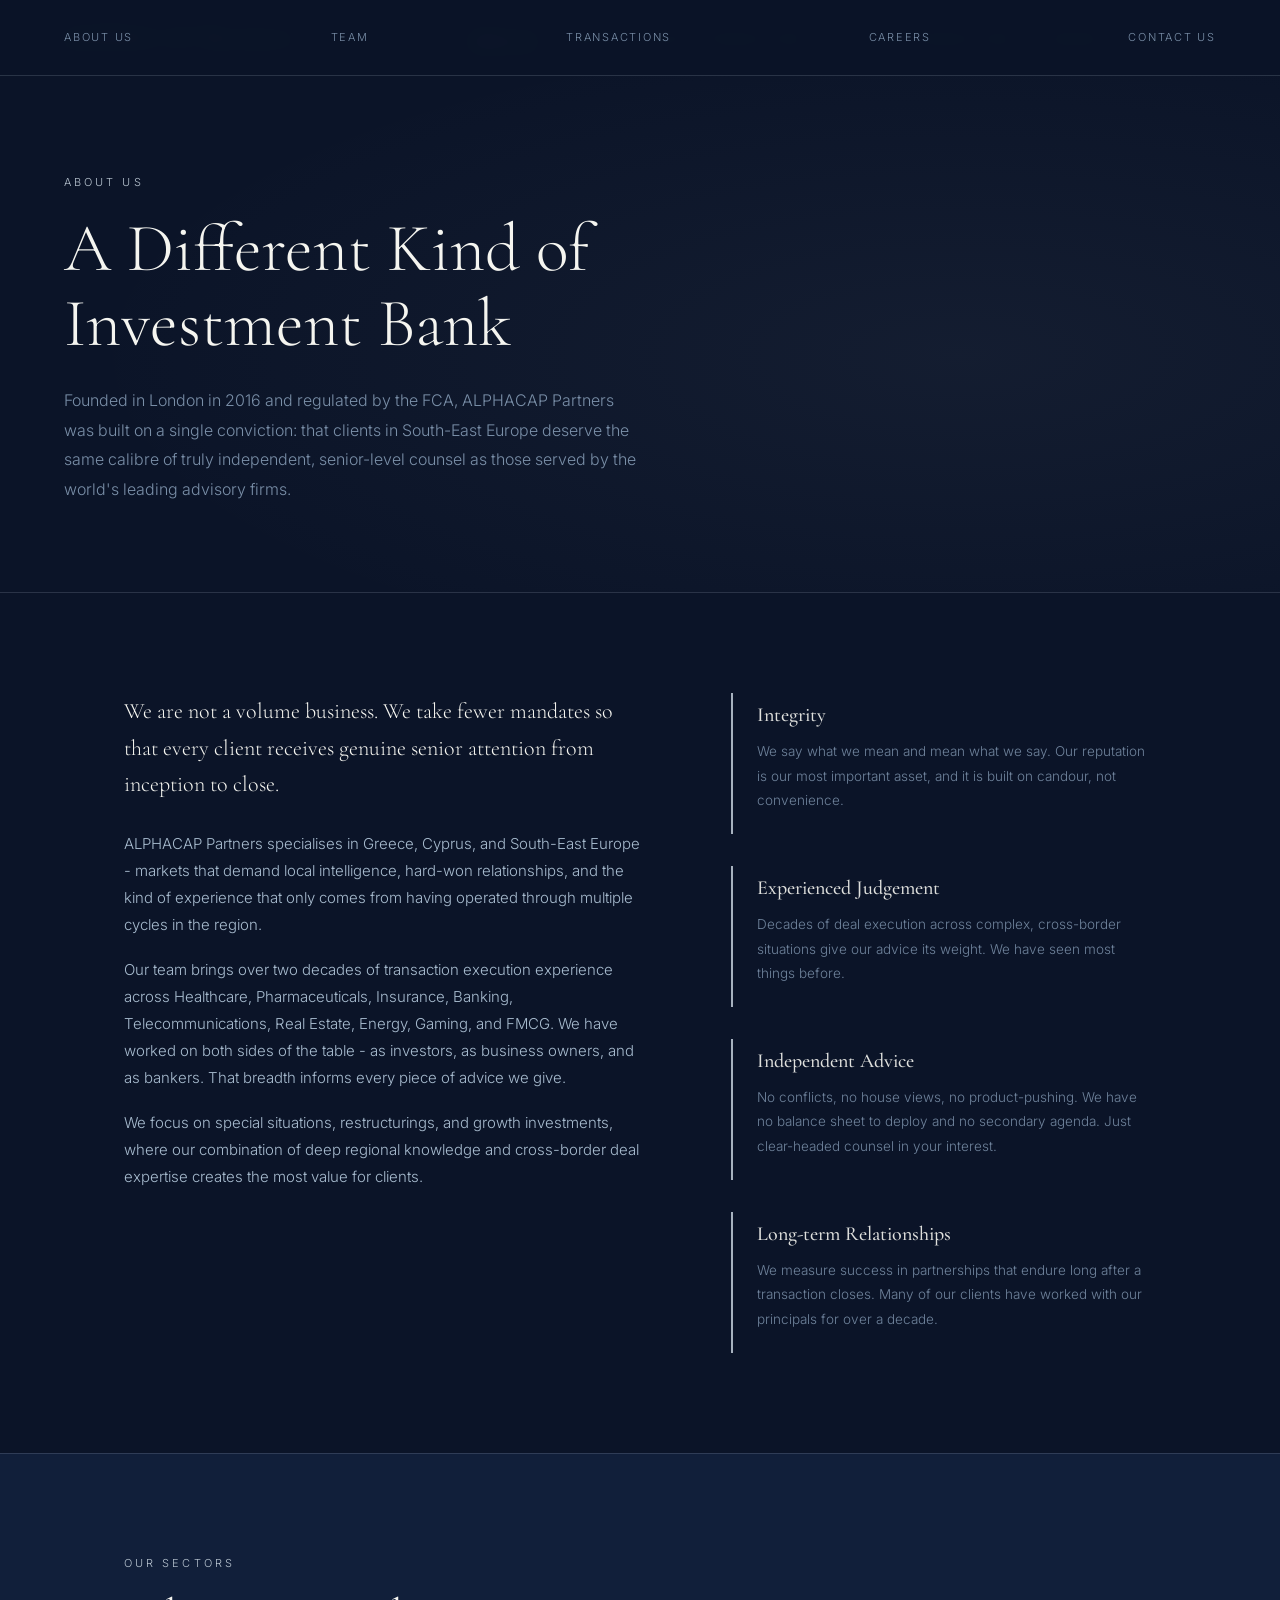
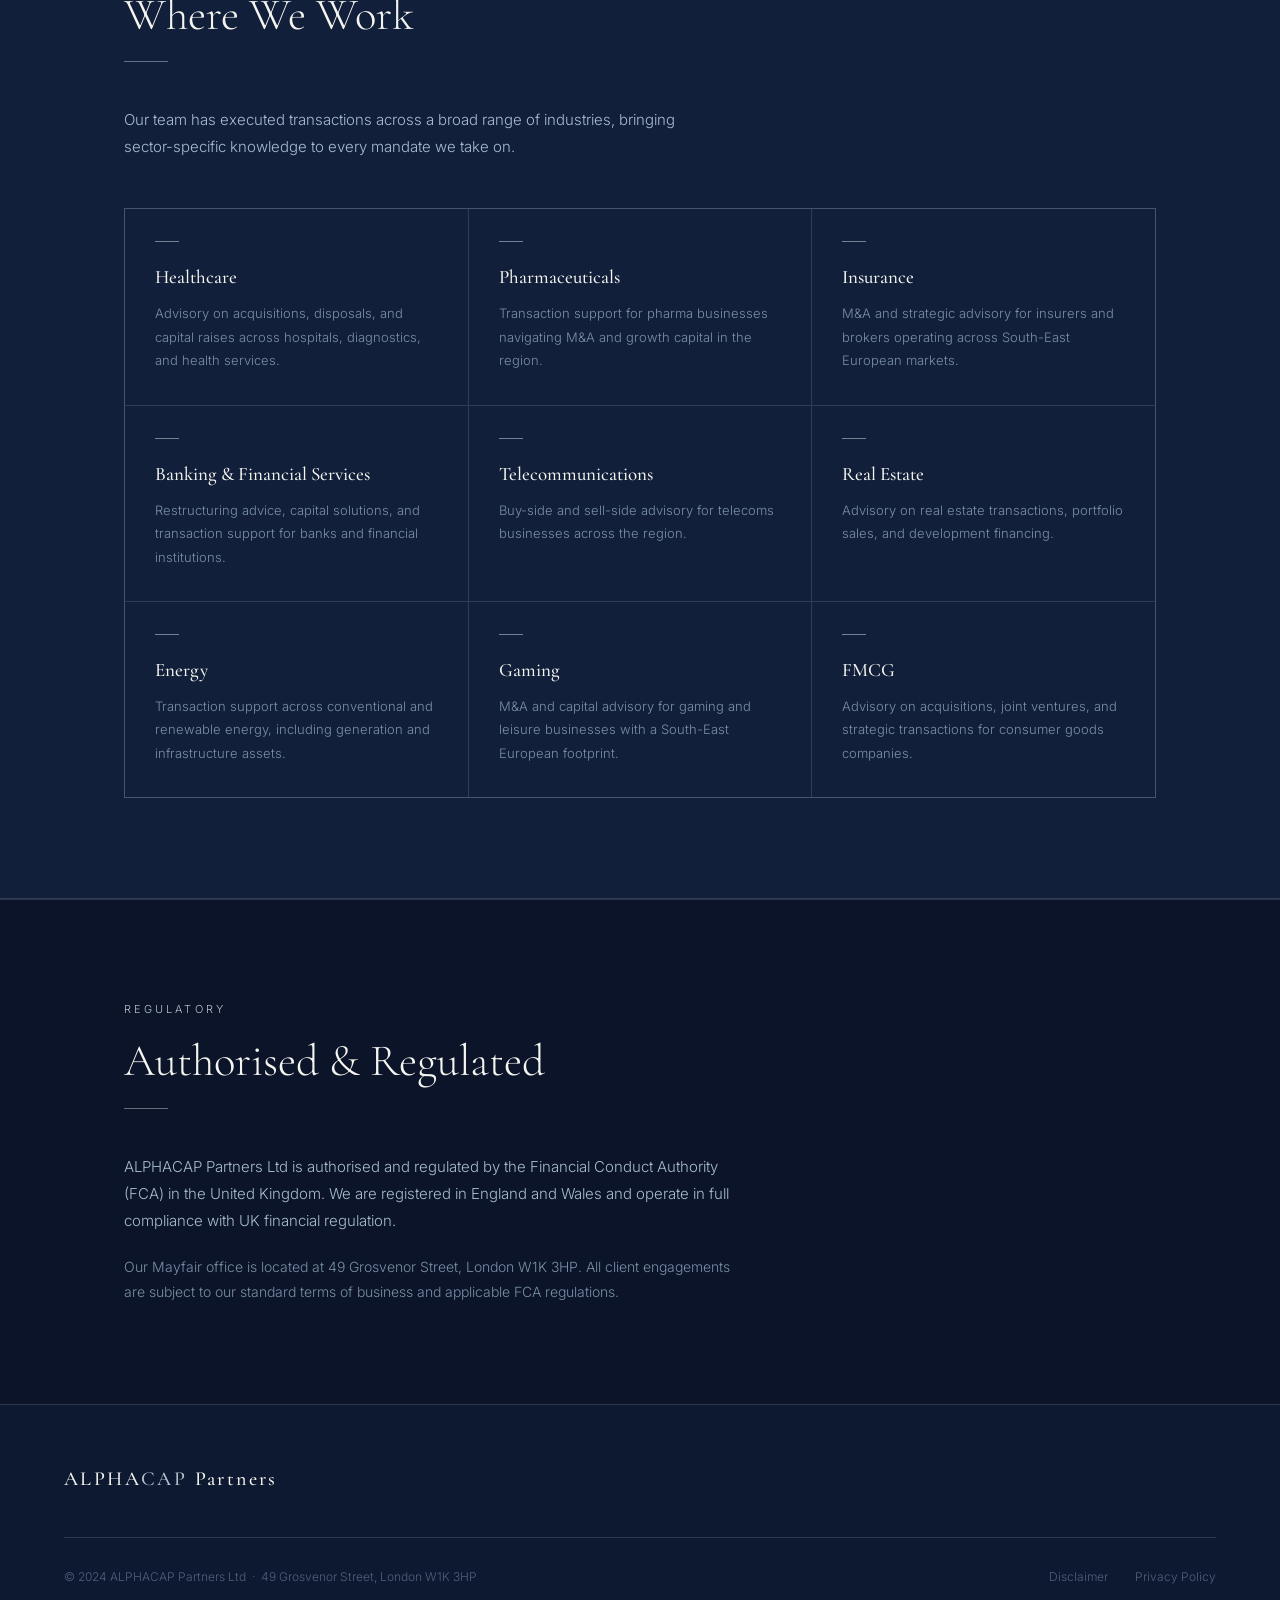
==== about.html @ 8e834248 "Initial concept build - ALPHACAP Partners website" ====
<!DOCTYPE html>
<html lang="en">
<head>
  <meta charset="UTF-8" />
  <meta name="viewport" content="width=device-width, initial-scale=1.0" />
  <title>About Us - ALPHACAP Partners</title>
  <link rel="stylesheet" href="style.css?v=4" />
</head>
<body>

  <nav>
    <a href="index.html" class="nav-logo">ALPHA<span>CAP</span> Partners</a>
    <ul>
      <li><a href="about.html" class="active">About Us</a></li>
      <li><a href="team.html">Team</a></li>
      <li><a href="transactions.html">ALPHACAP Transactions</a></li><li><a href="past-transactions.html">Past Team Transactions</a></li>
      <li><a href="careers.html">Careers</a></li>
      <li><a href="contact.html">Contact Us</a></li>
    </ul>
  </nav>

  <div class="page-hero">
    <p class="label">About Us</p>
    <h1>A Different Kind of<br>Investment Bank</h1>
    <p>Founded in London in 2016 and regulated by the FCA, ALPHACAP Partners was built on a single conviction: that clients in South-East Europe deserve the same calibre of truly independent, senior-level counsel as those served by the world's leading advisory firms.</p>
  </div>

  <div class="section">
    <div class="container">
      <div class="about-grid">
        <div>
          <p class="lead">We are not a volume business. We take fewer mandates so that every client receives genuine senior attention from inception to close.</p>
          <p>ALPHACAP Partners specialises in Greece, Cyprus, and South-East Europe - markets that demand local intelligence, hard-won relationships, and the kind of experience that only comes from having operated through multiple cycles in the region.</p>
          <p>Our team brings over two decades of transaction execution experience across Healthcare, Pharmaceuticals, Insurance, Banking, Telecommunications, Real Estate, Energy, Gaming, and FMCG. We have worked on both sides of the table - as investors, as business owners, and as bankers. That breadth informs every piece of advice we give.</p>
          <p>We focus on special situations, restructurings, and growth investments, where our combination of deep regional knowledge and cross-border deal expertise creates the most value for clients.</p>
        </div>
        <div class="pillars">
          <div class="pillar">
            <h4>Integrity</h4>
            <p>We say what we mean and mean what we say. Our reputation is our most important asset, and it is built on candour, not convenience.</p>
          </div>
          <div class="pillar">
            <h4>Experienced Judgement</h4>
            <p>Decades of deal execution across complex, cross-border situations give our advice its weight. We have seen most things before.</p>
          </div>
          <div class="pillar">
            <h4>Independent Advice</h4>
            <p>No conflicts, no house views, no product-pushing. We have no balance sheet to deploy and no secondary agenda. Just clear-headed counsel in your interest.</p>
          </div>
          <div class="pillar">
            <h4>Long-term Relationships</h4>
            <p>We measure success in partnerships that endure long after a transaction closes. Many of our clients have worked with our principals for over a decade.</p>
          </div>
        </div>
      </div>
    </div>
  </div>

  <div class="sectors-section">
    <div class="section">
      <div class="container">
        <p class="section-label">Our Sectors</p>
        <h2 class="section-heading">Where We Work</h2>
        <div class="divider"></div>
        <p style="max-width:600px; color: var(--body);">Our team has executed transactions across a broad range of industries, bringing sector-specific knowledge to every mandate we take on.</p>
        <div class="sectors-grid">
          <div class="sector-tile">
            <div class="sector-bar"></div>
            <h3>Healthcare</h3>
            <p>Advisory on acquisitions, disposals, and capital raises across hospitals, diagnostics, and health services.</p>
          </div>
          <div class="sector-tile">
            <div class="sector-bar"></div>
            <h3>Pharmaceuticals</h3>
            <p>Transaction support for pharma businesses navigating M&amp;A and growth capital in the region.</p>
          </div>
          <div class="sector-tile">
            <div class="sector-bar"></div>
            <h3>Insurance</h3>
            <p>M&amp;A and strategic advisory for insurers and brokers operating across South-East European markets.</p>
          </div>
          <div class="sector-tile">
            <div class="sector-bar"></div>
            <h3>Banking &amp; Financial Services</h3>
            <p>Restructuring advice, capital solutions, and transaction support for banks and financial institutions.</p>
          </div>
          <div class="sector-tile">
            <div class="sector-bar"></div>
            <h3>Telecommunications</h3>
            <p>Buy-side and sell-side advisory for telecoms businesses across the region.</p>
          </div>
          <div class="sector-tile">
            <div class="sector-bar"></div>
            <h3>Real Estate</h3>
            <p>Advisory on real estate transactions, portfolio sales, and development financing.</p>
          </div>
          <div class="sector-tile">
            <div class="sector-bar"></div>
            <h3>Energy</h3>
            <p>Transaction support across conventional and renewable energy, including generation and infrastructure assets.</p>
          </div>
          <div class="sector-tile">
            <div class="sector-bar"></div>
            <h3>Gaming</h3>
            <p>M&amp;A and capital advisory for gaming and leisure businesses with a South-East European footprint.</p>
          </div>
          <div class="sector-tile">
            <div class="sector-bar"></div>
            <h3>FMCG</h3>
            <p>Advisory on acquisitions, joint ventures, and strategic transactions for consumer goods companies.</p>
          </div>
        </div>
      </div>
    </div>
  </div>

  <div class="section" style="border-top: 1px solid var(--line);">
    <div class="container">
      <p class="section-label">Regulatory</p>
      <h2 class="section-heading">Authorised &amp; Regulated</h2>
      <div class="divider"></div>
      <p style="max-width:620px; color: var(--body); margin-bottom: 20px;">ALPHACAP Partners Ltd is authorised and regulated by the Financial Conduct Authority (FCA) in the United Kingdom. We are registered in England and Wales and operate in full compliance with UK financial regulation.</p>
      <p style="max-width:620px; color: var(--muted); font-size:14px;">Our Mayfair office is located at 49 Grosvenor Street, London W1K 3HP. All client engagements are subject to our standard terms of business and applicable FCA regulations.</p>
    </div>
  </div>

  <footer>
    <div class="footer-top">
      <a href="index.html" class="footer-logo">ALPHA<span>CAP</span> Partners</a>
      <nav class="footer-nav">
        <a href="about.html">About Us</a>
        <a href="team.html">Team</a>
        <a href="transactions.html">Transactions</a>
        <a href="careers.html">Careers</a>
        <a href="contact.html">Contact Us</a>
      </nav>
    </div>
    <div class="footer-bottom">
      <span>&copy; 2024 ALPHACAP Partners Ltd &nbsp;&middot;&nbsp; 49 Grosvenor Street, London W1K 3HP</span>
      <div>
        <a href="#">Disclaimer</a>
        <a href="#">Privacy Policy</a>
      </div>
    </div>
  </footer>

</body>
</html>
---- style.css ----
@import url('https://fonts.googleapis.com/css2?family=Cormorant+Garamond:ital,wght@0,300;0,400;0,500;0,600;1,300;1,400&family=Inter:wght@300;400;500&display=swap');

*, *::before, *::after { box-sizing: border-box; margin: 0; padding: 0; }

:root {
  --navy:    #0b1428;
  --navy2:   #111f3a;
  --navy3:   #0d1930;
  --silver:  #b8c4d0;
  --silver2: #d8e2ea;
  --white:   #f5f5f0;
  --muted:   #7a8fa8;
  --body:    #a8bccf;
  --line:    rgba(184,196,208,0.18);
  --line2:   rgba(184,196,208,0.10);
}

html { scroll-behavior: smooth; }

body {
  background: var(--navy);
  color: var(--body);
  font-family: 'Inter', sans-serif;
  font-weight: 300;
  font-size: 15px;
  line-height: 1.8;
}

/* ── NAV ── */
nav {
  position: fixed;
  top: 0; left: 0; right: 0;
  z-index: 100;
  display: flex;
  align-items: center;
  justify-content: space-between;
  padding: 0 64px;
  height: 76px;
  background: rgba(11,20,40,0.97);
  border-bottom: 1px solid var(--line);
  backdrop-filter: blur(10px);
}

.nav-logo {
  font-family: 'Cormorant Garamond', serif;
  font-size: 21px;
  font-weight: 500;
  letter-spacing: 0.14em;
  color: var(--white);
  text-decoration: none;
}

.nav-logo span { color: var(--silver); }

nav ul {
  list-style: none;
  display: flex;
  gap: 28px;
  flex-wrap: nowrap;
  align-items: center;
}

nav ul li {
  white-space: nowrap;
}

nav ul a {
  text-decoration: none;
  color: var(--muted);
  font-size: 11px;
  letter-spacing: 0.12em;
  text-transform: uppercase;
  font-weight: 400;
  transition: color 0.2s;
  white-space: nowrap;
}

nav ul a:hover { color: var(--white); }

nav ul a.active {
  color: var(--silver2);
  border-bottom: 1px solid var(--silver);
  padding-bottom: 2px;
}

/* ── PAGE HERO ── */
.page-hero {
  padding: 148px 64px 88px;
  background: var(--navy);
  border-bottom: 1px solid var(--line);
  position: relative;
  overflow: hidden;
}

.page-hero::before {
  content: '';
  position: absolute;
  inset: 0;
  background: radial-gradient(ellipse at 75% 60%, rgba(184,196,208,0.05) 0%, transparent 65%);
}

.page-hero .label {
  font-size: 11px;
  letter-spacing: 0.28em;
  text-transform: uppercase;
  color: var(--silver);
  margin-bottom: 20px;
  position: relative;
}

.page-hero h1 {
  font-family: 'Cormorant Garamond', serif;
  font-size: clamp(40px, 5.5vw, 68px);
  font-weight: 300;
  color: var(--white);
  line-height: 1.1;
  max-width: 720px;
  position: relative;
}

.page-hero p {
  margin-top: 24px;
  max-width: 580px;
  color: var(--muted);
  font-size: 16px;
  line-height: 1.85;
  position: relative;
}

/* ── HOME HERO ── */
.hero {
  min-height: 100vh;
  display: flex;
  align-items: center;
  padding: 120px 64px 80px;
  background: var(--navy);
  position: relative;
  overflow: hidden;
}

.hero::before {
  content: '';
  position: absolute;
  inset: 0;
  background:
    linear-gradient(135deg, rgba(184,196,208,0.04) 0%, transparent 60%),
    radial-gradient(ellipse at 80% 50%, rgba(184,196,208,0.06) 0%, transparent 65%);
}

.hero-layout {
  position: relative;
  z-index: 1;
  display: flex;
  align-items: center;
  justify-content: space-between;
  gap: 80px;
  width: 100%;
}

.hero-inner { flex: 1; max-width: 620px; }

.hero-logo-wrap {
  flex-shrink: 0;
  display: flex;
  align-items: center;
  justify-content: center;
}

.hero-logo-img {
  max-width: 480px;
  width: 100%;
  opacity: 0.92;
  display: block;
  margin: 0 auto;
}

.hero .label {
  font-size: 11px;
  letter-spacing: 0.28em;
  text-transform: uppercase;
  color: var(--silver);
  margin-bottom: 28px;
}

.hero h1 {
  font-family: 'Cormorant Garamond', serif;
  font-size: clamp(46px, 5.8vw, 76px);
  font-weight: 300;
  color: var(--white);
  line-height: 1.08;
  margin-bottom: 32px;
}

.hero h1 em {
  font-style: italic;
  color: var(--silver2);
}

.hero .body {
  font-size: 16px;
  color: var(--muted);
  max-width: 520px;
  margin-bottom: 52px;
  line-height: 1.85;
}

.hero-rule {
  position: absolute;
  right: 120px;
  top: 50%;
  transform: translateY(-50%);
  width: 1px;
  height: 320px;
  background: linear-gradient(to bottom, transparent, var(--silver), transparent);
  opacity: 0.3;
  z-index: 1;
}

/* ── BUTTONS ── */
.btn {
  display: inline-block;
  padding: 14px 40px;
  border: 1px solid var(--silver);
  color: var(--silver);
  font-size: 11px;
  letter-spacing: 0.2em;
  text-transform: uppercase;
  text-decoration: none;
  font-weight: 400;
  transition: background 0.22s, color 0.22s;
}

.btn:hover {
  background: var(--silver);
  color: var(--navy);
}

.btn-outline {
  border-color: rgba(184,196,208,0.3);
  color: var(--muted);
}

.btn-outline:hover {
  background: rgba(184,196,208,0.1);
  color: var(--silver2);
}

/* ── STATS BAR ── */
.stats {
  background: var(--navy2);
  border-top: 1px solid var(--line);
  border-bottom: 1px solid var(--line);
  display: flex;
  justify-content: center;
}

.stat {
  flex: 1;
  max-width: 300px;
  padding: 52px 40px;
  text-align: center;
  border-right: 1px solid var(--line);
}

.stat:last-child { border-right: none; }

.stat-num {
  font-family: 'Cormorant Garamond', serif;
  font-size: 50px;
  font-weight: 300;
  color: var(--silver2);
  line-height: 1;
}

.stat-label {
  font-size: 11px;
  letter-spacing: 0.18em;
  text-transform: uppercase;
  color: var(--muted);
  margin-top: 10px;
}

/* ── SHARED LAYOUT ── */
.container {
  max-width: 1160px;
  margin: 0 auto;
  padding: 0 64px;
}

.section { padding: 100px 0; }

.section-label {
  font-size: 11px;
  letter-spacing: 0.28em;
  text-transform: uppercase;
  color: var(--silver);
  margin-bottom: 16px;
}

.section-heading {
  font-family: 'Cormorant Garamond', serif;
  font-size: clamp(30px, 3.5vw, 48px);
  font-weight: 300;
  color: var(--white);
  line-height: 1.15;
  margin-bottom: 20px;
}

.divider {
  width: 44px;
  height: 1px;
  background: var(--silver);
  margin-bottom: 44px;
  opacity: 0.5;
}

/* ── HOME INTRO STRIP ── */
.intro-strip {
  background: var(--navy3);
  border-top: 1px solid var(--line);
  border-bottom: 1px solid var(--line);
}

.intro-strip-inner {
  display: grid;
  grid-template-columns: 1fr 1fr 1fr;
}

.intro-strip-cell {
  padding: 56px 48px;
  border-right: 1px solid var(--line);
  position: relative;
}

.intro-strip-cell:last-child { border-right: none; }

.intro-num {
  font-family: 'Cormorant Garamond', serif;
  font-size: 56px;
  font-weight: 300;
  color: rgba(184,196,208,0.08);
  position: absolute;
  top: 28px;
  right: 36px;
  line-height: 1;
}

.intro-strip-cell h3 {
  font-family: 'Cormorant Garamond', serif;
  font-size: 21px;
  font-weight: 500;
  color: var(--white);
  margin-bottom: 12px;
}

.intro-strip-cell p { font-size: 13.5px; color: var(--muted); }

/* ── ABOUT ── */
.about-grid {
  display: grid;
  grid-template-columns: 1.1fr 0.9fr;
  gap: 88px;
  align-items: start;
}

.about-grid .lead {
  font-family: 'Cormorant Garamond', serif;
  font-size: 22px;
  font-weight: 300;
  color: var(--white);
  line-height: 1.65;
  margin-bottom: 28px;
}

.about-grid p { color: var(--body); margin-bottom: 18px; }

.pillars { display: flex; flex-direction: column; gap: 32px; }

.pillar {
  border-left: 2px solid var(--silver);
  padding: 4px 0 4px 24px;
  opacity: 0.9;
}

.pillar h4 {
  font-family: 'Cormorant Garamond', serif;
  font-size: 20px;
  font-weight: 500;
  color: var(--white);
  margin-bottom: 6px;
}

.pillar p { font-size: 13.5px; color: var(--muted); }

/* ── SECTORS GRID ── */
.sectors-section {
  background: var(--navy2);
  border-top: 1px solid var(--line);
  border-bottom: 1px solid var(--line);
}

.sectors-grid {
  display: grid;
  grid-template-columns: repeat(3, 1fr);
  gap: 1px;
  background: var(--line);
  border: 1px solid var(--line);
  margin-top: 48px;
}

.sector-tile {
  background: var(--navy2);
  padding: 32px 30px;
  transition: background 0.2s;
  cursor: default;
}

.sector-tile:hover { background: var(--navy3); }

.sector-bar {
  width: 24px;
  height: 1px;
  background: var(--silver);
  margin-bottom: 18px;
  opacity: 0.6;
}

.sector-tile h3 {
  font-family: 'Cormorant Garamond', serif;
  font-size: 19px;
  font-weight: 500;
  color: var(--white);
  margin-bottom: 8px;
}

.sector-tile p { font-size: 13px; color: var(--muted); }

/* ── TEAM ── */
.team-grid {
  display: grid;
  grid-template-columns: repeat(auto-fill, minmax(340px, 1fr));
  gap: 1px;
  background: var(--line);
  border: 1px solid var(--line);
  margin-top: 48px;
}

.team-card {
  background: var(--navy2);
  padding: 44px 40px;
  transition: background 0.2s;
}

.team-card:hover { background: var(--navy3); }

.team-initials {
  width: 50px;
  height: 50px;
  border: 1px solid var(--silver);
  color: var(--silver);
  font-family: 'Cormorant Garamond', serif;
  font-size: 17px;
  font-weight: 400;
  display: flex;
  align-items: center;
  justify-content: center;
  letter-spacing: 0.05em;
  margin-bottom: 24px;
  opacity: 0.7;
}

.team-name {
  font-family: 'Cormorant Garamond', serif;
  font-size: 22px;
  font-weight: 500;
  color: var(--white);
  margin-bottom: 4px;
}

.team-title {
  font-size: 11px;
  letter-spacing: 0.18em;
  text-transform: uppercase;
  color: var(--silver);
  margin-bottom: 20px;
  opacity: 0.8;
}

.team-bio { font-size: 13.5px; color: var(--body); line-height: 1.8; }

.team-email {
  display: inline-block;
  margin-top: 20px;
  font-size: 12.5px;
  color: var(--muted);
  text-decoration: none;
  border-bottom: 1px solid var(--line);
  padding-bottom: 2px;
  transition: color 0.2s, border-color 0.2s;
}

.team-email:hover { color: var(--silver2); border-color: var(--silver); }

/* ── TRANSACTIONS ── */
.transactions-note {
  background: var(--navy2);
  border: 1px solid var(--line);
  border-left: 2px solid var(--silver);
  padding: 28px 32px;
  margin-bottom: 52px;
  font-size: 14px;
  color: var(--muted);
  line-height: 1.8;
  max-width: 740px;
}

.transactions-note a { color: var(--silver); text-decoration: none; }

.transactions-grid {
  display: grid;
  grid-template-columns: repeat(2, 1fr);
  gap: 1px;
  background: var(--line);
  border: 1px solid var(--line);
}

.tx-card {
  background: var(--navy2);
  padding: 42px 40px;
  transition: background 0.2s;
}

.tx-card:hover { background: var(--navy3); }

.tx-tag {
  font-size: 10.5px;
  letter-spacing: 0.2em;
  text-transform: uppercase;
  color: var(--silver);
  margin-bottom: 14px;
  opacity: 0.8;
}

.tx-title {
  font-family: 'Cormorant Garamond', serif;
  font-size: 23px;
  font-weight: 500;
  color: var(--white);
  margin-bottom: 12px;
}

.tx-desc { font-size: 13.5px; color: var(--body); line-height: 1.8; }

/* ── CAREERS ── */
.careers-intro { max-width: 680px; margin-bottom: 64px; }
.careers-intro p { color: var(--body); margin-bottom: 18px; }

.values-grid {
  display: grid;
  grid-template-columns: repeat(2, 1fr);
  gap: 1px;
  background: var(--line);
  border: 1px solid var(--line);
  margin-bottom: 72px;
}

.value-card {
  background: var(--navy2);
  padding: 40px 38px;
  transition: background 0.2s;
}

.value-card:hover { background: var(--navy3); }

.value-card h3 {
  font-family: 'Cormorant Garamond', serif;
  font-size: 21px;
  font-weight: 500;
  color: var(--white);
  margin-bottom: 12px;
}

.value-card p { font-size: 13.5px; color: var(--muted); }

.careers-apply {
  background: var(--navy2);
  border: 1px solid var(--line);
  padding: 52px;
  max-width: 640px;
}

.careers-apply h3 {
  font-family: 'Cormorant Garamond', serif;
  font-size: 30px;
  font-weight: 300;
  color: var(--white);
  margin-bottom: 16px;
}

.careers-apply p { color: var(--muted); margin-bottom: 28px; }

/* ── CONTACT ── */
.contact-grid {
  display: grid;
  grid-template-columns: 1fr 1.2fr;
  gap: 88px;
  margin-top: 48px;
}

.contact-block { margin-bottom: 40px; }

.contact-block h4 {
  font-size: 11px;
  letter-spacing: 0.2em;
  text-transform: uppercase;
  color: var(--silver);
  margin-bottom: 12px;
  opacity: 0.8;
}

.contact-block p,
.contact-block a {
  color: var(--body);
  font-size: 15px;
  line-height: 1.85;
  text-decoration: none;
}

.contact-block a:hover { color: var(--silver2); }

.contact-form-wrap {
  background: var(--navy2);
  border: 1px solid var(--line);
  padding: 44px;
}

.form-label {
  font-size: 11px;
  letter-spacing: 0.14em;
  text-transform: uppercase;
  color: var(--muted);
  display: block;
  margin-bottom: 8px;
}

.form-input,
.form-textarea {
  width: 100%;
  padding: 12px 16px;
  background: var(--navy3);
  border: 1px solid var(--line);
  color: var(--white);
  font-family: 'Inter', sans-serif;
  font-size: 14px;
  font-weight: 300;
  outline: none;
  transition: border-color 0.2s;
}

.form-input:focus,
.form-textarea:focus { border-color: var(--silver); }

.form-textarea { resize: vertical; }

.form-row {
  display: grid;
  grid-template-columns: 1fr 1fr;
  gap: 16px;
}

.form-group { margin-bottom: 18px; }

.fca-note {
  margin-top: 48px;
  padding: 22px 26px;
  border: 1px solid var(--line);
  border-left: 2px solid var(--silver);
  font-size: 12.5px;
  color: var(--muted);
  line-height: 1.8;
}

.fca-note strong { color: var(--silver2); font-weight: 400; }

/* ── FOOTER ── */
footer {
  background: var(--navy3);
  border-top: 1px solid var(--line);
  padding: 56px 64px 36px;
}

.footer-top {
  display: flex;
  justify-content: space-between;
  align-items: flex-start;
  padding-bottom: 40px;
  border-bottom: 1px solid var(--line);
  margin-bottom: 28px;
}

.footer-logo {
  font-family: 'Cormorant Garamond', serif;
  font-size: 20px;
  font-weight: 500;
  color: var(--white);
  letter-spacing: 0.12em;
  text-decoration: none;
}

.footer-logo span { color: var(--silver); }

.footer-nav {
  display: flex;
  gap: 36px;
}

.footer-nav a {
  color: var(--muted);
  font-size: 11px;
  letter-spacing: 0.16em;
  text-transform: uppercase;
  text-decoration: none;
  transition: color 0.2s;
}

.footer-nav a:hover { color: var(--silver2); }

.footer-bottom {
  display: flex;
  justify-content: space-between;
  align-items: center;
  font-size: 12px;
  color: var(--muted);
  opacity: 0.6;
}

.footer-bottom a {
  color: var(--muted);
  text-decoration: none;
  margin-left: 24px;
  transition: color 0.2s;
}

.footer-bottom a:hover { color: var(--silver2); }

/* ── RESPONSIVE ── */
@media (max-width: 900px) {
  nav { padding: 0 24px; }
  nav ul { gap: 18px; }
  nav ul a { font-size: 10px; }
  .hero, .page-hero { padding-left: 24px; padding-right: 24px; }
  .container { padding: 0 24px; }
  .about-grid, .contact-grid { grid-template-columns: 1fr; gap: 48px; }
  .sectors-grid { grid-template-columns: repeat(2, 1fr); }
  .transactions-grid, .values-grid { grid-template-columns: 1fr; }
  .intro-strip-inner { grid-template-columns: 1fr; }
  .stats { flex-wrap: wrap; }
  .stat { min-width: 50%; }
  .form-row { grid-template-columns: 1fr; }
  footer { padding: 40px 24px 28px; }
  .footer-top { flex-direction: column; gap: 28px; }
  .footer-nav { flex-wrap: wrap; gap: 16px; }
  .footer-bottom { flex-direction: column; gap: 10px; text-align: center; }
  .hero-rule { display: none; }
}
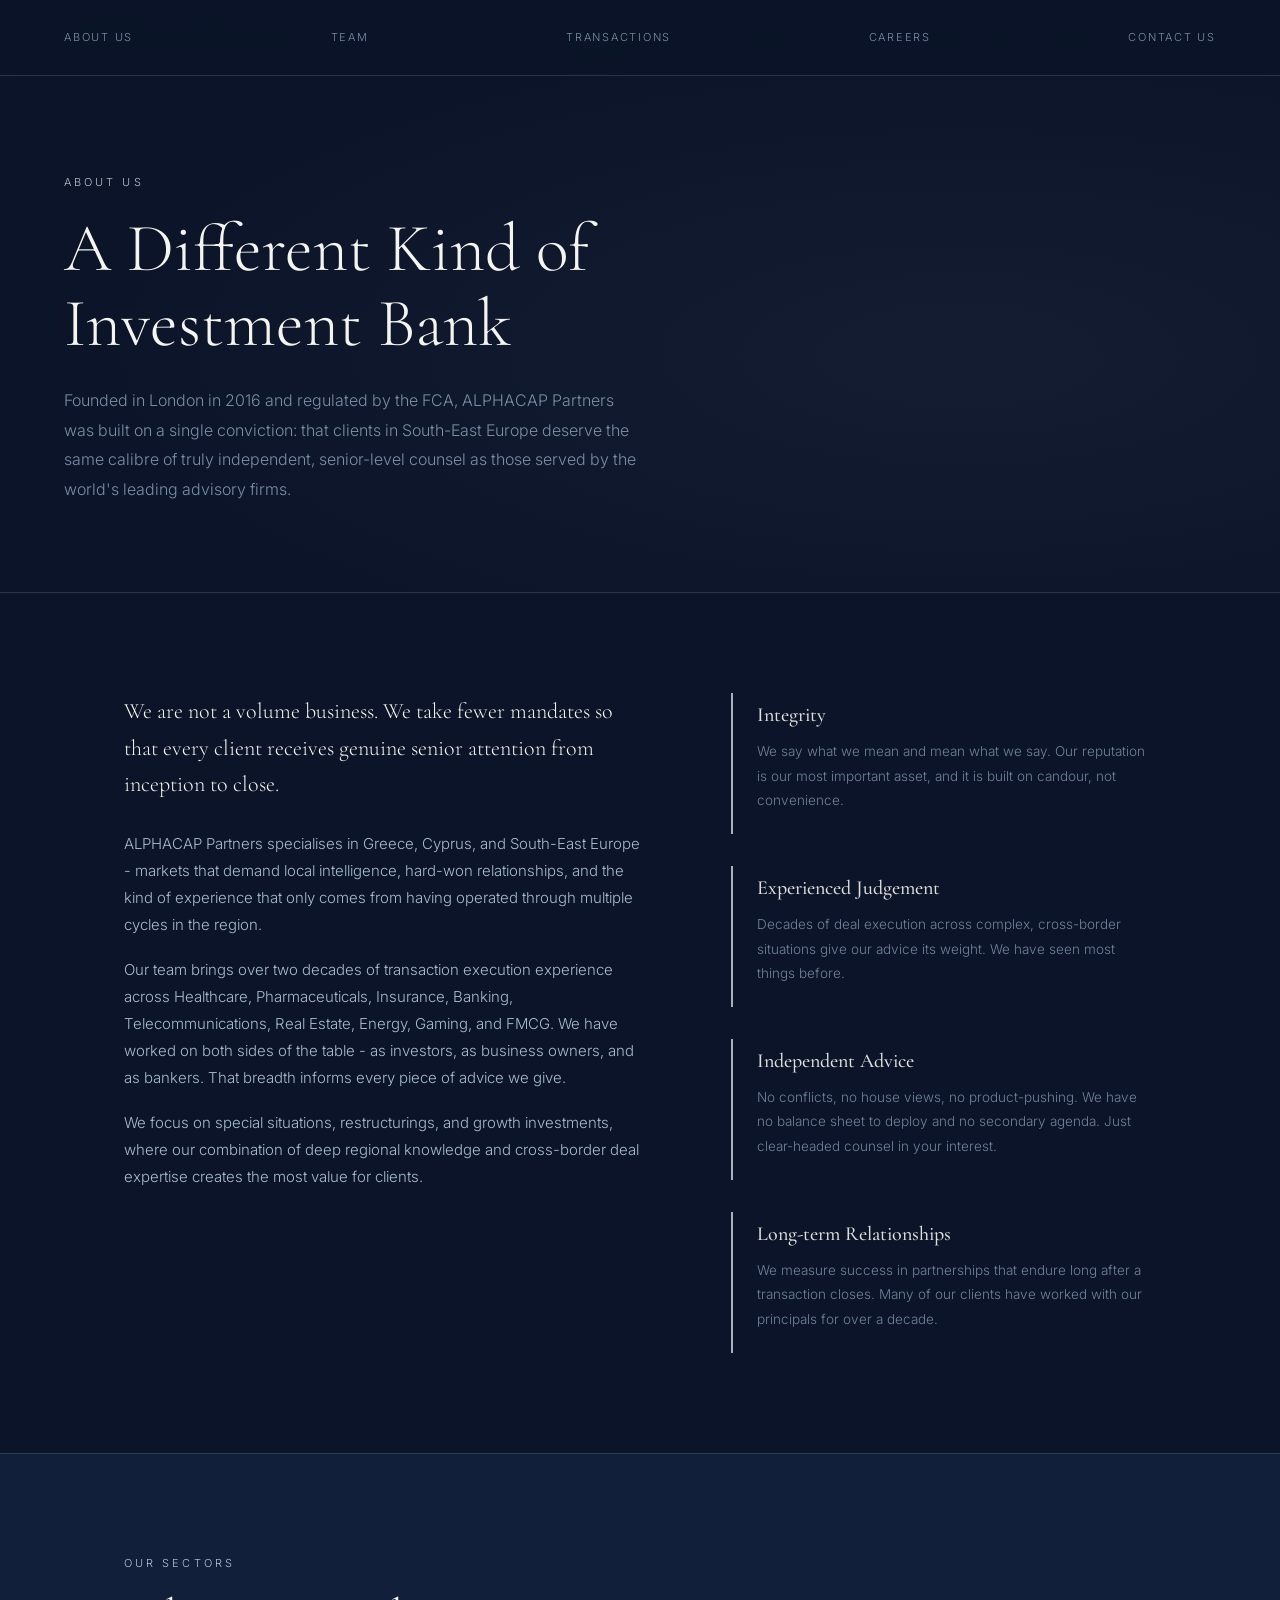
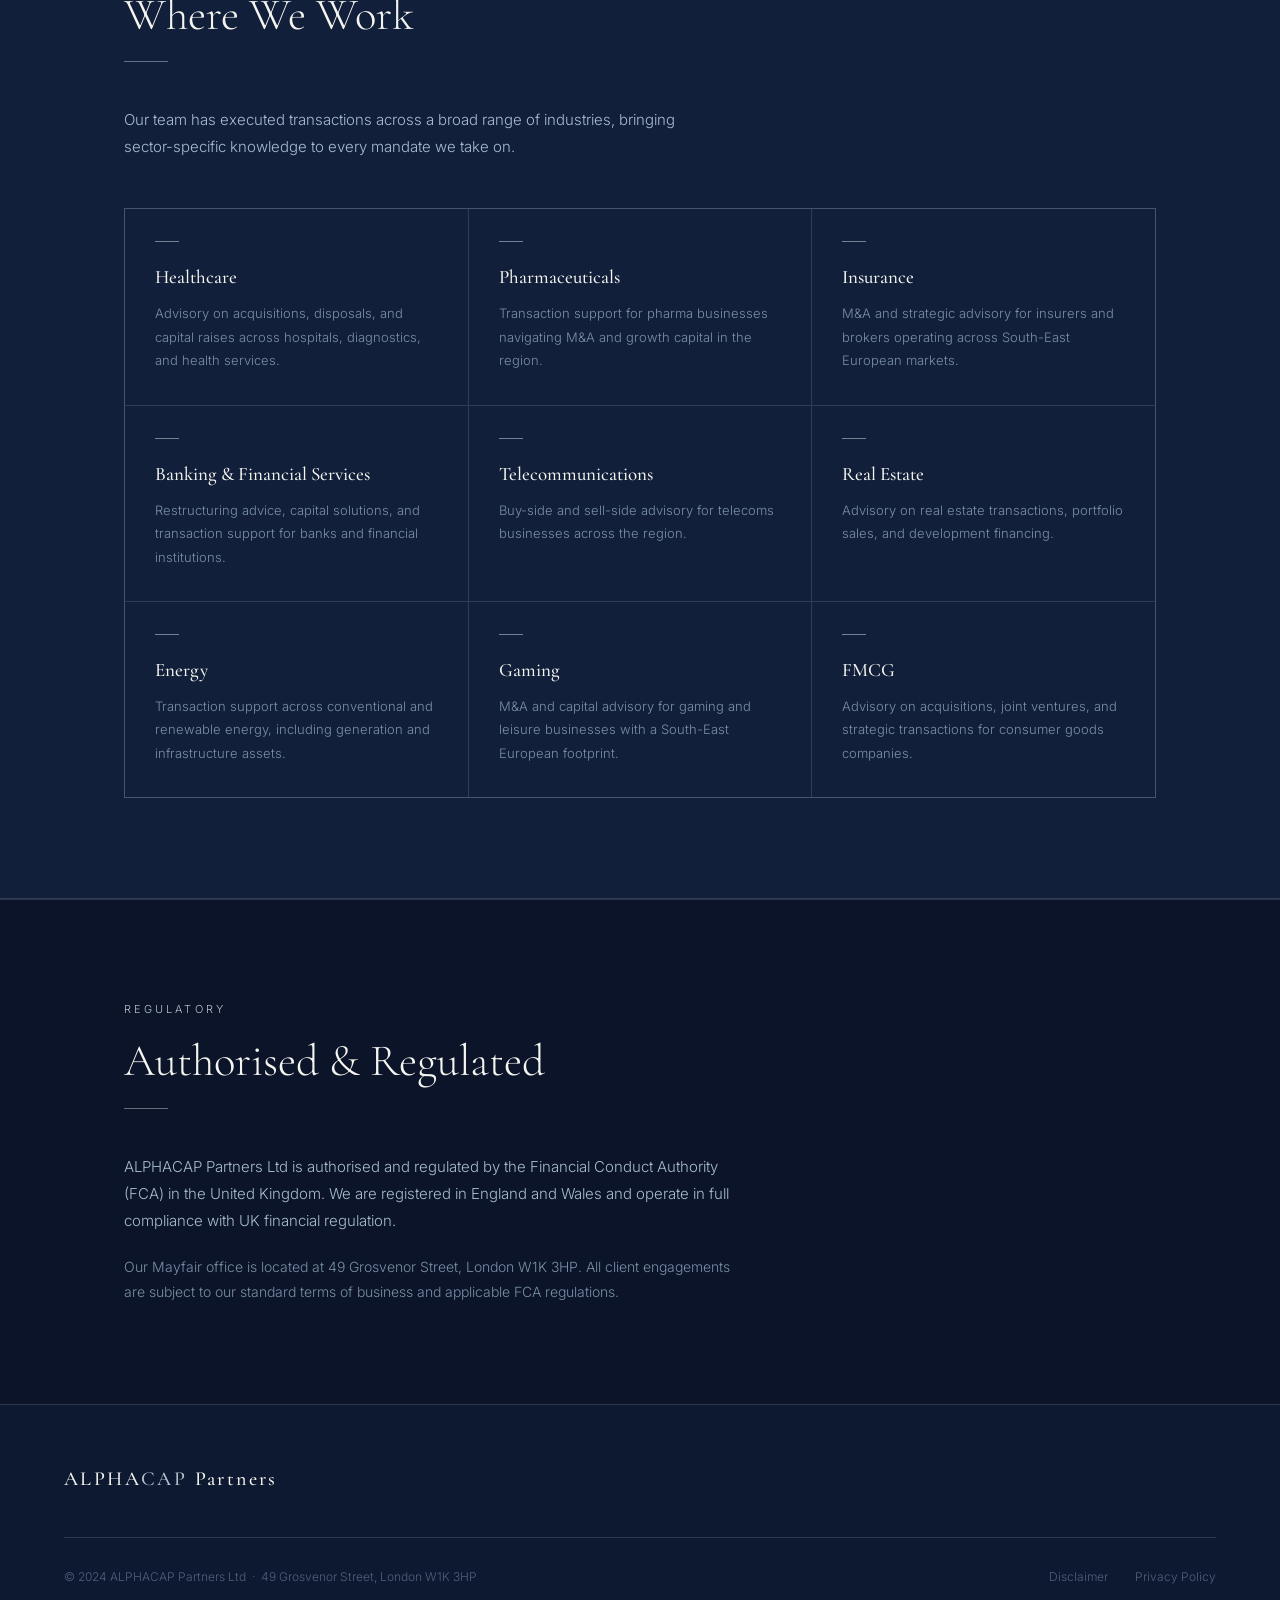
==== commit facb173e: "Fix nav: shorter transaction labels with visual separator" ====
--- a/about.html
+++ b/about.html
@@ -13,7 +13,7 @@
     <ul>
       <li><a href="about.html" class="active">About Us</a></li>
       <li><a href="team.html">Team</a></li>
-      <li><a href="transactions.html">ALPHACAP Transactions</a></li><li><a href="past-transactions.html">Past Team Transactions</a></li>
+      <li><a href="transactions.html">Transactions</a></li><li><a href="past-transactions.html" class="nav-sep">Past Transactions</a></li>
       <li><a href="careers.html">Careers</a></li>
       <li><a href="contact.html">Contact Us</a></li>
     </ul>
--- a/style.css
+++ b/style.css
@@ -76,6 +76,12 @@
 }
 
 nav ul a:hover { color: var(--white); }
+
+a.nav-sep {
+  border-left: 1px solid var(--line);
+  padding-left: 28px;
+  margin-left: -14px;
+}
 
 nav ul a.active {
   color: var(--silver2);
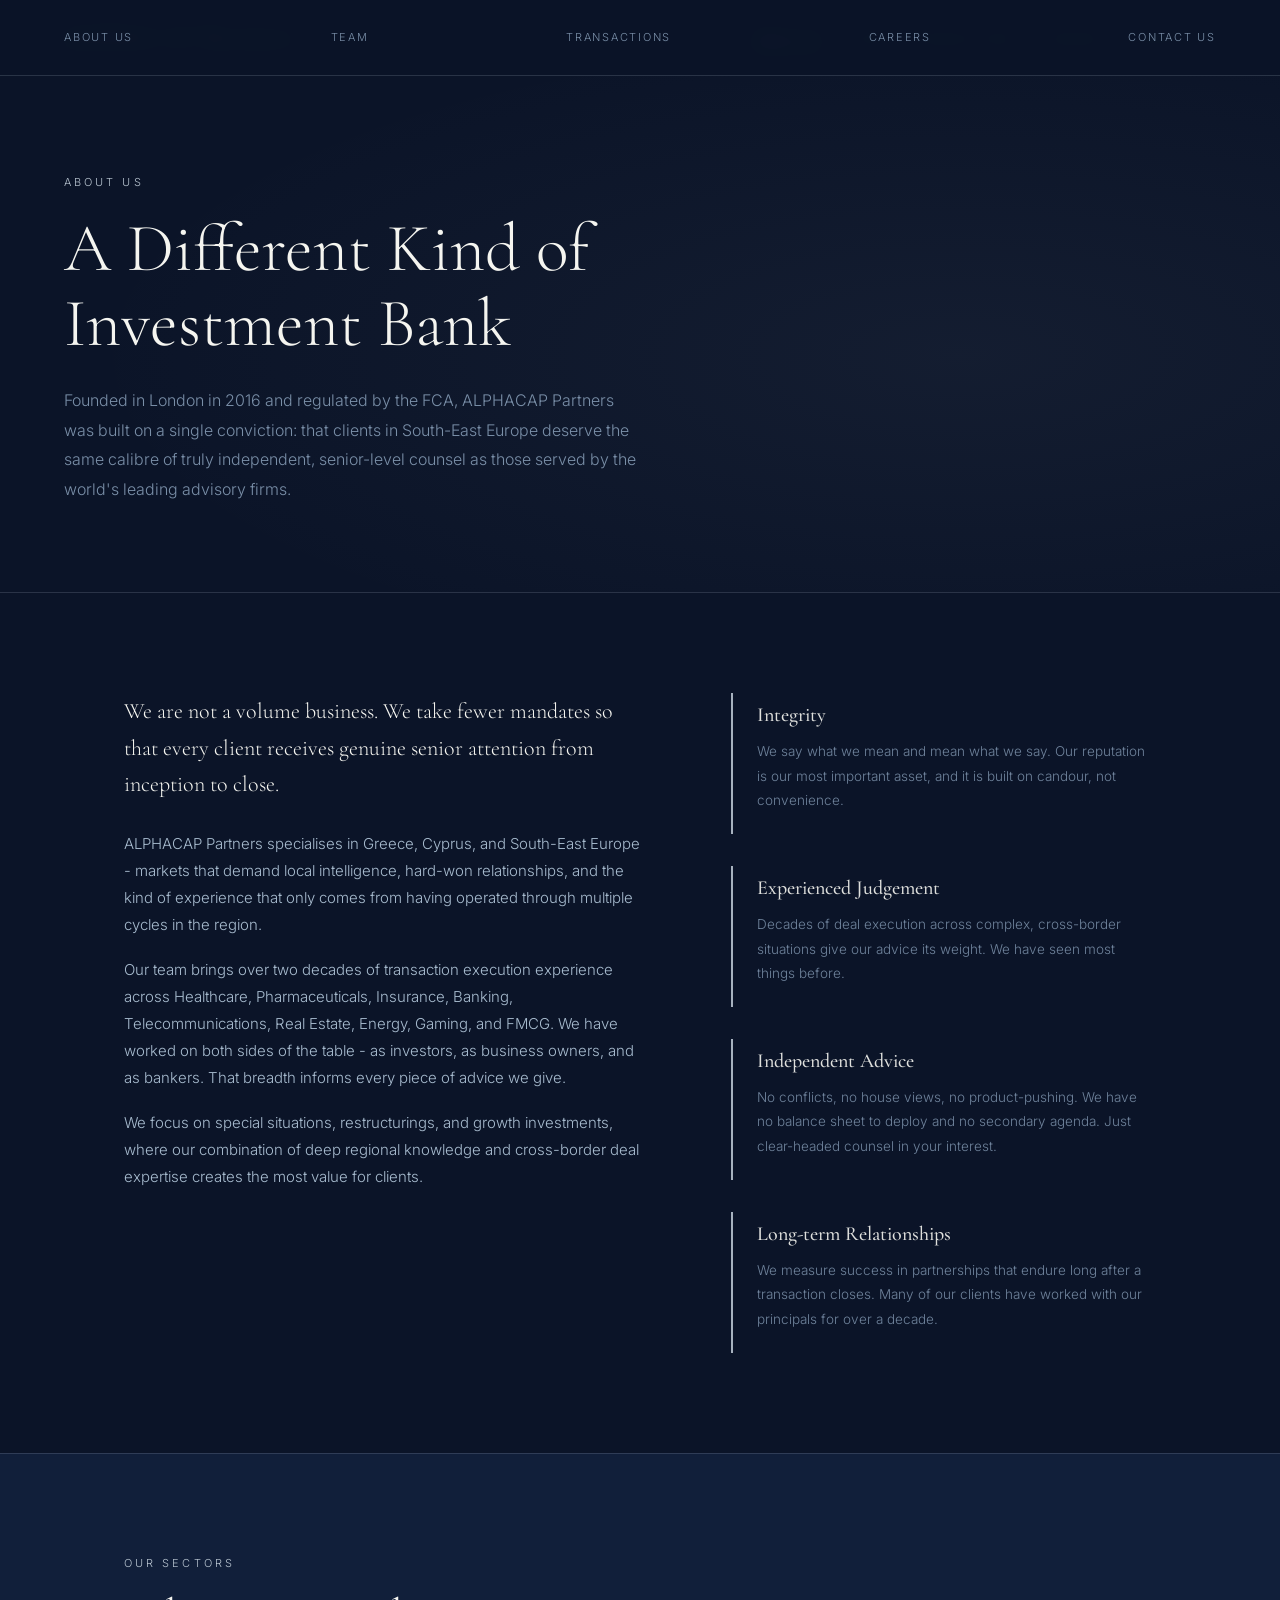
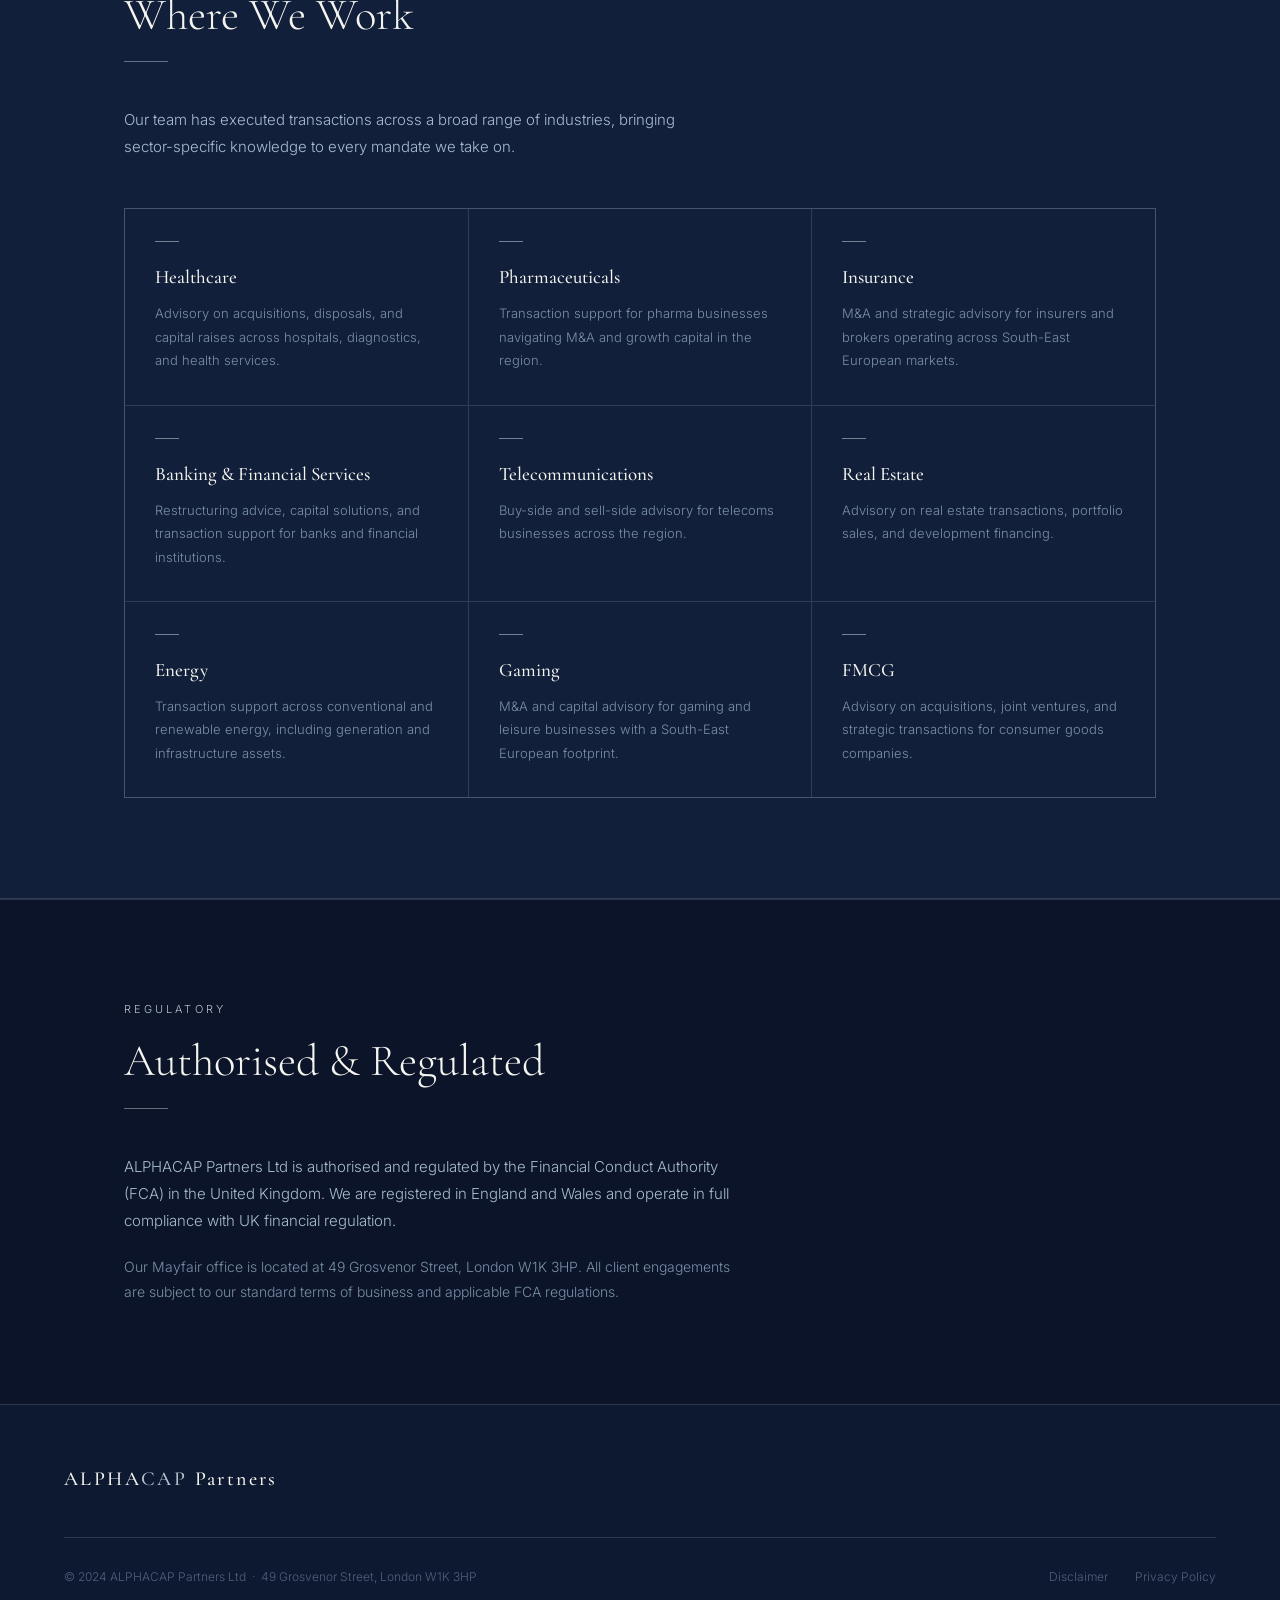
==== commit ca5aa455: "Restore Transactions dropdown with JS toggle" ====
--- a/about.html
+++ b/about.html
@@ -13,7 +13,7 @@
     <ul>
       <li><a href="about.html" class="active">About Us</a></li>
       <li><a href="team.html">Team</a></li>
-      <li><a href="transactions.html">Transactions</a></li><li><a href="past-transactions.html" class="nav-sep">Past Transactions</a></li>
+      <li class="has-dropdown"><a href="transactions.html">Transactions</a><div class="dropdown"><a href="transactions.html">ALPHACAP Transactions</a><a href="past-transactions.html">Past Team Transactions</a></div></li>
       <li><a href="careers.html">Careers</a></li>
       <li><a href="contact.html">Contact Us</a></li>
     </ul>
@@ -144,5 +144,17 @@
     </div>
   </footer>
 
+<script>
+(function(){
+  var item = document.querySelector(".has-dropdown");
+  if(!item) return;
+  item.addEventListener("mouseenter", function(){ item.classList.add("open"); });
+  item.addEventListener("mouseleave", function(){ item.classList.remove("open"); });
+  item.querySelector("a").addEventListener("click", function(e){
+    if(!item.classList.contains("open")){ e.preventDefault(); item.classList.add("open"); }
+  });
+  document.addEventListener("click", function(e){ if(!item.contains(e.target)) item.classList.remove("open"); });
+})();
+</script>
 </body>
 </html>
--- a/style.css
+++ b/style.css
@@ -77,10 +77,41 @@
 
 nav ul a:hover { color: var(--white); }
 
-a.nav-sep {
-  border-left: 1px solid var(--line);
-  padding-left: 28px;
-  margin-left: -14px;
+/* ── Dropdown ── */
+.has-dropdown { position: relative; }
+
+.has-dropdown .dropdown {
+  display: none;
+  position: absolute;
+  top: calc(100% + 18px);
+  left: 50%;
+  transform: translateX(-50%);
+  background: rgba(11,20,40,0.99);
+  border: 1px solid var(--line);
+  border-top: 2px solid var(--silver);
+  min-width: 220px;
+  z-index: 9999;
+  padding: 8px 0;
+  box-shadow: 0 8px 24px rgba(0,0,0,0.4);
+}
+
+.has-dropdown.open .dropdown { display: block; }
+
+.has-dropdown .dropdown a {
+  display: block;
+  padding: 13px 22px;
+  font-size: 10.5px;
+  letter-spacing: 0.14em;
+  color: var(--muted);
+  text-transform: uppercase;
+  text-decoration: none;
+  white-space: nowrap;
+  transition: color 0.2s, background 0.2s;
+}
+
+.has-dropdown .dropdown a:hover {
+  color: var(--white);
+  background: rgba(184,196,208,0.06);
 }
 
 nav ul a.active {
